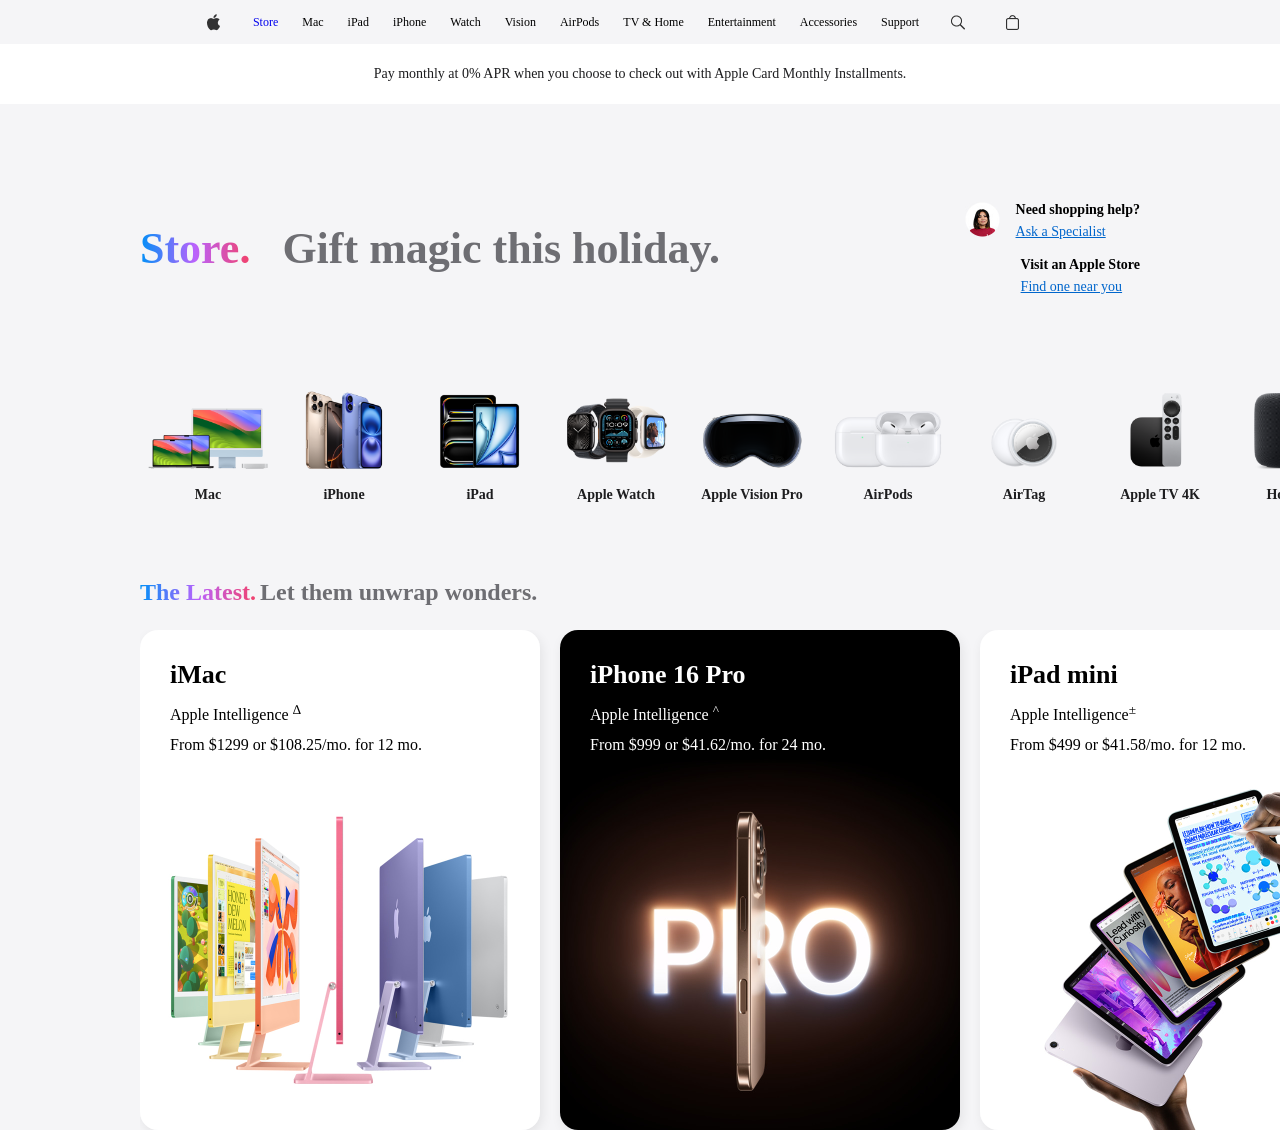
==== store.html @ ce3beef6 "Initial commit" ====
<!doctype html>
<html lang="en">
  <head>
    <meta charset="UTF-8" />
    <title>Apple Store</title>
    <link rel="stylesheet" href="./store.css" />
    <meta name="viewport" content="width=device-width, initial-scale=1.0" />
  </head>

  <body>
    <header class="header center">
      <div class="header__icon center">
        <img src="./apple-logo.png" alt="" id="appleret" />
        <a href="./apple.html"></a>
      </div>

      <a href="./store.html" class="header__link">Store</a>
      <span class="header__link">Mac</span>
      <span class="header__link">iPad</span>
      <span class="header__link">iPhone</span>
      <span class="header__link">Watch</span>
      <span class="header__link">Vision</span>
      <span class="header__link">AirPods</span>
      <span class="header__link">TV & Home</span>
      <span class="header__link">Entertainment</span>
      <span class="header__link">Accessories</span>
      <span class="header__link">Support</span>

      <div class="header__icons center">
        <div class="header__icon center">
          <img src="./search-icon.png" alt="" />
        </div>

        <div class="header__icon center">
          <img src="./cart-icon.png" alt="" />
        </div>

        <div class="header__icon center">
          <img
            src="./images/icons/menu-icon.png"
            alt="Menu Icon"
            class="header__icon--image--menu"
          />
        </div>
      </div>
    </header>

    <div class="ribbon center">
      Pay monthly at 0% APR when you choose to check out with Apple Card Monthly
      Installments.
    </div>

    <img src="./images/store-header.png" alt="" class="gradient-header" />

    <div class="store-container">
      <div class="store-header center">
        <h1 class="store-title rainbow-text">Store.</h1>
        <p class="store-subtitle">Gift magic this holiday.</p>
      </div>

      <div class="store-support">
        <div class="support-item">
          <div class="support-icon">
            <img src="./store-specialist.png" alt="" />
          </div>

          <div class="support-details">
            <h2 class="support-title">Need shopping help?</h2>
            <a class="link" href="#" target="_blank">Ask a Specialist</a>
          </div>
        </div>

        <div class="support-item">
          <div class="support-icon"></div>

          <div class="support-details">
            <h2 class="support-title">Visit an Apple Store</h2>
            <a class="link" href="#" target="_blank">Find one near you</a>
          </div>
        </div>
      </div>
    </div>

    <div class="products-cards">
      <div class="product-card">
        <div class="product-card-image">
          <img class="product-image" src="./2.png" alt="Mac" />
        </div>
        <h4 class="product-title">Mac</h4>
      </div>

      <div class="product-card">
        <div class="product-card-image">
          <img class="product-image" src="./3.png" alt="iPhone" />
        </div>
        <h4 class="product-title">iPhone</h4>
      </div>

      <div class="product-card">
        <div class="product-card-image">
          <img class="product-image" src="./4.png" alt="iPad" />
        </div>
        <h4 class="product-title">iPad</h4>
      </div>

      <div class="product-card">
        <div class="product-card-image">
          <img class="product-image" src="./5.png" alt="Apple Watch" />
        </div>
        <h4 class="product-title">Apple Watch</h4>
      </div>

      <div class="product-card">
        <div class="product-card-image">
          <img class="product-image" src="./6.png" alt="Apple Vision Pro" />
        </div>
        <h4 class="product-title">Apple Vision Pro</h4>
      </div>

      <div class="product-card">
        <div class="product-card-image">
          <img class="product-image" src="./7.png" alt="AirPods" />
        </div>
        <h4 class="product-title">AirPods</h4>
      </div>

      <div class="product-card">
        <div class="product-card-image">
          <img class="product-image" src="./8.png" alt="AirTag" />
        </div>
        <h4 class="product-title">AirTag</h4>
      </div>

      <div class="product-card">
        <div class="product-card-image">
          <img class="product-image" src="./9.png" alt="Apple TV 4K" />
        </div>
        <h4 class="product-title">Apple TV 4K</h4>
      </div>

      <div class="product-card">
        <div class="product-card-image">
          <img class="product-image" src="./10.png" alt="HomePod" />
        </div>
        <h4 class="product-title">HomePod</h4>
      </div>

      <div class="product-card">
        <div class="product-card-image">
          <img class="product-image" src="./11.png" alt="Accessories" />
        </div>
        <h4 class="product-title">Accessories</h4>
      </div>
    </div>

    <div class="latest-products-section">
      <div class="section-header">
        <h1 class="store-section-title rainbow-text">The Latest.</h1>
        <p class="store-section-subtitle">Let them unwrap wonders.</p>
      </div>

      <div class="inner-products-cards">
        <div class="latest-product-card" id="store1">
          <h2 class="product-name">iMac</h2>
          <p class="product-description">Apple Intelligence <sup>∆</sup></p>
          <p class="product-pricing">From $1299 or $108.25/mo. for 12 mo.</p>
        </div>

        <div class="latest-product-card latest-product-card--white" id="store2">
          <h2 class="product-name text-white">iPhone 16 Pro</h2>
          <p class="product-description text-white">
            Apple Intelligence <sup>^</sup>
          </p>
          <p class="product-pricing text-white">
            From $999 or $41.62/mo. for 24 mo.
          </p>
        </div>

        <div class="latest-product-card" id="store3">
          <h2 class="product-name">iPad mini</h2>
          <p class="product-description">Apple Intelligence<sup>±</sup></p>
          <p class="product-pricing">From $499 or $41.58/mo. for 12 mo.</p>
        </div>

        <div class="latest-product-card" id="store4">
          <h2 class="product-name">Apple Watch Series 10</h2>
          <p class="product-description">Thinstant classic.</p>
          <p class="product-pricing">From $399 or $33.25/mo. for 12 mo.</p>
        </div>

        <div class="latest-product-card" id="store5">
          <h2 class="product-name">AirPods 4</h2>
          <p class="product-description">Iconic. Now supersonic.</p>
          <p class="product-pricing">
            Starting at $129 with Active Noise Cancellation $179
          </p>
        </div>

        <div class="latest-product-card latest-product-card--white" id="store6">
          <h2 class="product-name text-white">iPhone 16</h2>
          <p class="product-description text-white">
            Apple Intelligence <sup>∆</sup>
          </p>
          <p class="product-pricing text-white">
            From $799 or $33.29/mo. for 24 mo.
          </p>
        </div>

        <div class="latest-product-card latest-product-card--white" id="store7">
          <h2 class="product-name text-white">Apple Watch Ultra 2</h2>
          <p class="product-description text-white">New finish. Never quit.</p>
          <p class="product-pricing text-white">
            From $799 or $66.58/mo. for 12 mo.
          </p>
        </div>

        <div class="latest-product-card" id="store8">
          <h2 class="product-name">Apple Vision Pro</h2>
          <p class="product-description">
            Welcome to the era of spatial computing.
          </p>
          <p class="product-pricing">From $3499</p>
        </div>

        <div class="latest-product-card" id="store9">
          <h2 class="product-name">MacBook Air</h2>
          <p class="product-description">Designed to go places.</p>
          <p class="product-pricing">From $999 or $83.25/mo. for 12 mo.</p>
        </div>

        <div
          class="latest-product-card latest-product-card--white"
          id="store10"
        >
          <h2 class="product-name text-white">iPad Pro</h2>
          <p class="product-description text-white">
            Apple Intelligence<sup>±</sup>
          </p>
          <p class="product-pricing text-white">
            From $999 or $83.25/mo. for 12 mo.
          </p>
        </div>

        <div class="latest-product-card" id="store11">
          <h2 class="product-name">iPad Air</h2>
          <p class="product-description">Apple Intelligence<sup>±</sup></p>
          <p class="product-pricing">From $599 or $49.91/mo. for 12 mo.</p>
        </div>
      </div>
    </div>
  </body>
</html>
---- store.css ----
* {
  padding: 0;
}
@import url("https://fonts.googleapis.com/css2?family=Inter:ital,opsz,wght@0,14..32,100..900;1,14..32,100..900&display=swap");

* {
  margin: 0;
  padding: 0;
  box-sizing: border-box;
  font-family: "Inter", serif;
}

html {
  scroll-behavior: smooth;
  background-color: #f5f5f7;
}

body {
  overflow-x: hidden;
}

.center {
  display: flex;
  align-items: center;
  justify-content: center;
}

.align-center {
  display: flex;
  align-items: center;
}

/* Header Section */
.header {
  top: 0;
  z-index: 10;
  height: 44px;
  position: fixed;
  inset-inline: 0;
  column-gap: 24px;
  background-color: #f5f5f7;
}

.header__link {
  font-size: 12px;
  font-weight: 400;
  white-space: nowrap;
  text-decoration: none;
}

.header__icons {
  column-gap: 24px;
}

.header__icon {
  width: 30px;
}

.header__icon--image--menu {
  display: none;
}

.ribbon {
  height: 60px;
  font-size: 14px;
  color: #1d1d1f;
  margin-top: 44px;
  font-weight: 400;
  background-color: #fff;
}

.gradient-header {
  width: 100%;
}

.store-container {
  display: flex;
  padding: 80px 140px;
  align-items: center;
  justify-content: space-between;
}

.store-header {
  column-gap: 32px;
}

.rainbow-text {
  color: transparent;
  background-clip: text;
  background-image: linear-gradient(
    90deg,
    #0090f7 0%,
    #ba62fc 50%,
    #f2416b 100%
  );
}

.store-title {
  font-size: 44px;
  font-weight: 700;
}

.store-subtitle {
  color: #6e6e73;
  font-size: 44px;
  font-weight: 700;
}

.store-support {
  display: flex;
  row-gap: 16px;
  flex-direction: column;
}

.support-item {
  display: flex;
  column-gap: 16px;
  justify-content: space-between;
}

.support-title {
  font-size: 14px;
  font-weight: 700;
  margin-bottom: 4px;
}

.link {
  font-size: 14px;
  font-weight: 500;
  color: #0066cc;
}

.section-header {
  display: flex;
  column-gap: 4px;
  align-items: center;
  margin-bottom: 24px;
}

.store-section-title {
  font-size: 24px;
  font-weight: 700;
}

.store-section-subtitle {
  font-size: 24px;
  color: #6e6e73;
  font-weight: 700;
}

/* Product Section */
.products-cards {
  display: flex;
  margin-bottom: 60px;
  padding-inline: 140px;
}

.product-card {
  padding: 16px 8px;
}

.product-card-image {
  width: 120px;
  height: 78px;
}

.product-image {
  width: 100%;
  height: 100%;
  object-fit: cover;
}

.product-title {
  font-size: 14px;
  color: #1d1d1f;
  margin-top: 18px;
  font-weight: 700;
  text-align: center;
}

/* Latest Section */

.latest-products-section {
  padding-left: 140px;
}

.inner-products-cards {
  width: 100vw;
  display: flex;
  column-gap: 20px;
  overflow-x: scroll;
  scroll-snap-type: x mandatory;
}

.latest-product-card {
  width: 400px;
  height: 500px;
  padding: 30px;
  display: flex;
  flex-shrink: 0;
  cursor: pointer;
  row-gap: 12px;
  border-radius: 18px;
  flex-direction: column;
  scroll-snap-align: start;
  box-shadow: rgba(0, 0, 0, 0.08) 2px 4px 12px 0px;
}

.product-name {
  font-size: 26px;
  font-weight: 700;
}

.text-white {
  color: #fff;
}
#store1 {
  background-image: url(./1.jpeg);
  background-position: center;
  background-size: cover;
}
#store2 {
  background-image: url(./2.jpeg);
  background-position: center;
  background-size: cover;
}
#store3 {
  background-image: url(./3.jpeg);
  background-position: center;
  background-size: cover;
}
#store4 {
  background-image: url(./4.jpeg);
  background-position: center;
  background-size: cover;
}
#store5 {
  background-image: url(./5.jpeg);
  background-position: center;
  background-size: cover;
}
#store6 {
  background-image: url(./6.jpeg);
  background-position: center;
  background-size: cover;
}
#store7 {
  background-image: url(./7.jpeg);
  background-position: center;
  background-size: cover;
}
#store8 {
  background-image: url(./8.jpeg);
  background-position: center;
  background-size: cover;
}
#store9 {
  background-image: url(./9.jpeg);
  background-position: center;
  background-size: cover;
}
#store10 {
  background-image: url(./10.jpeg);
  background-position: center;
  background-size: cover;
}
#store11 {
  background-image: url(./11.jpeg);
  background-position: center;
  background-size: cover;
}
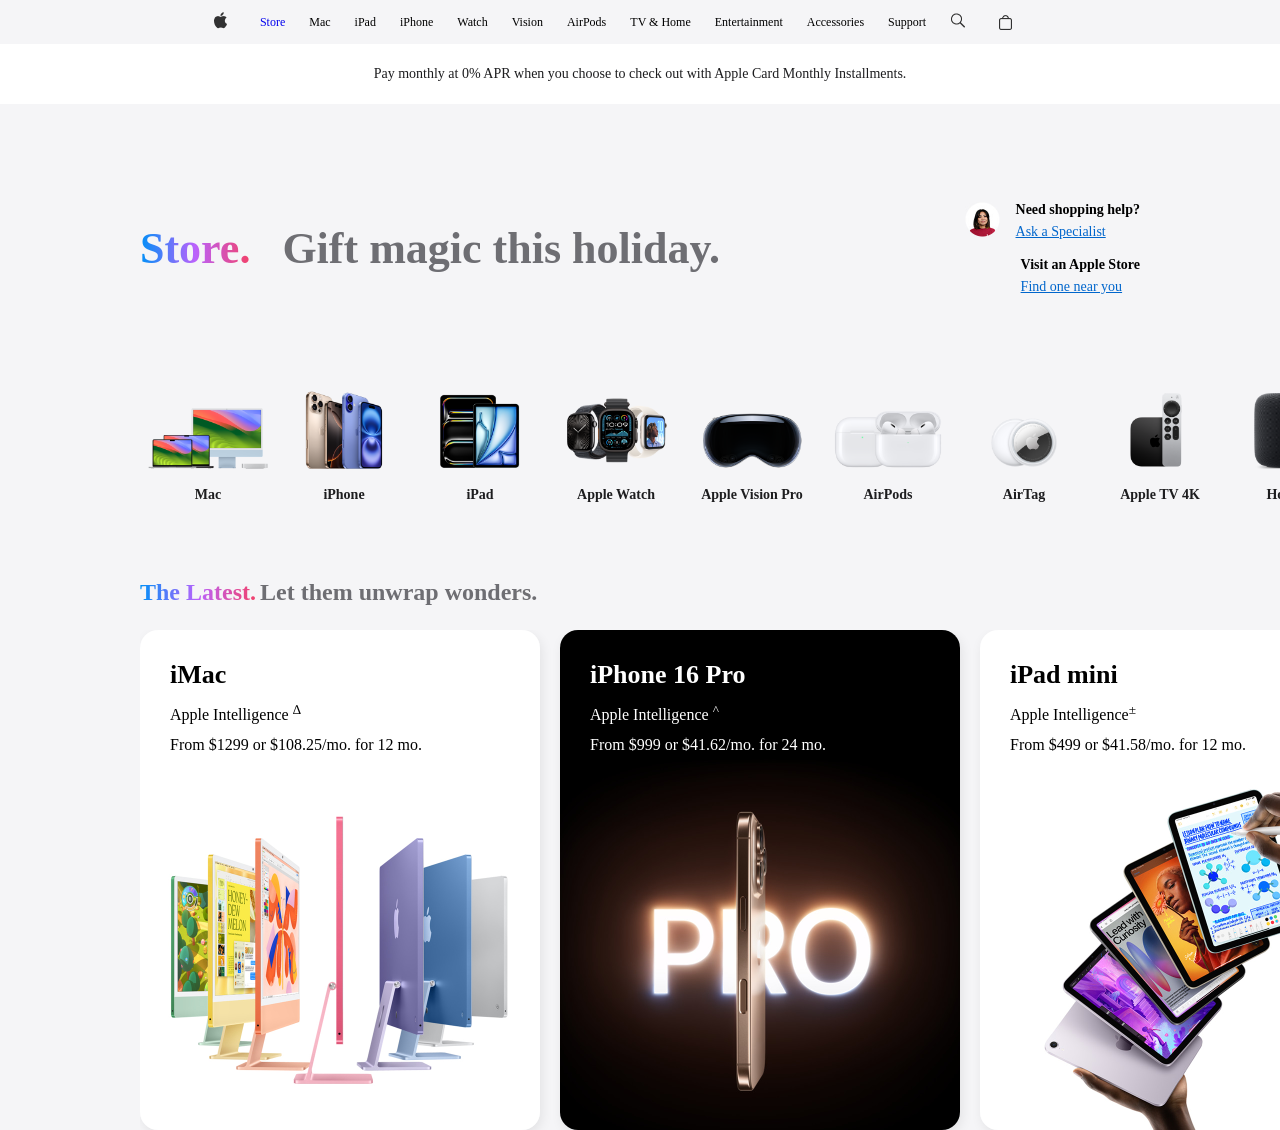
==== commit 6343a819: "res" ====
--- a/store.html
+++ b/store.html
@@ -10,7 +10,7 @@
   <body>
     <header class="header center">
       <div class="header__icon center">
-        <img src="./apple-logo.png" alt="" id="appleret" />
+        <a href="index.html"><img src="apple-logo.png" alt="" /></a>
         <a href="./apple.html"></a>
       </div>
 
@@ -27,7 +27,7 @@
       <span class="header__link">Support</span>
 
       <div class="header__icons center">
-        <div class="header__icon center">
+        <div class="">
           <img src="./search-icon.png" alt="" />
         </div>
 
